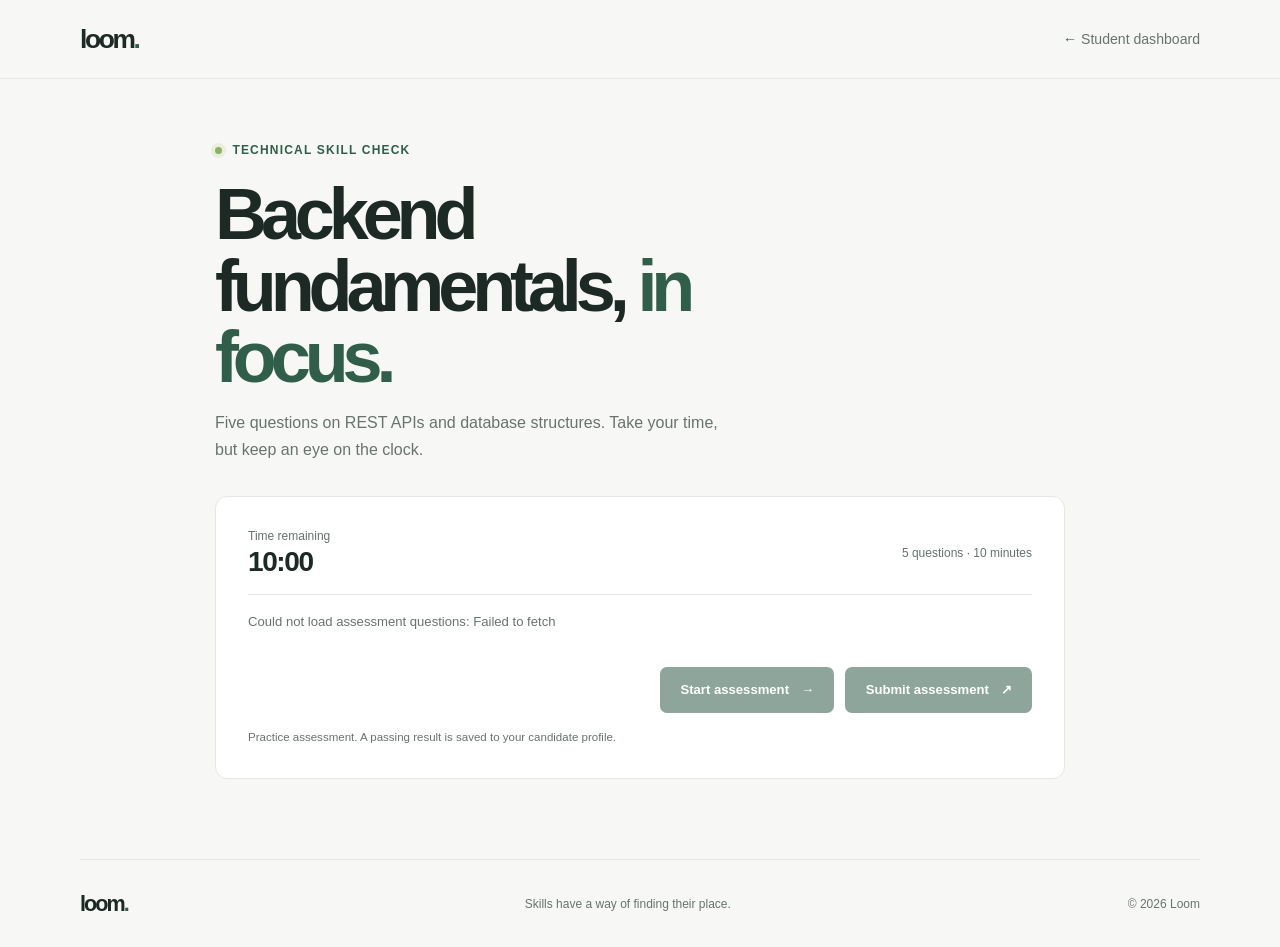
==== assessments.html @ ce8782f5 "Add Dockerfile and Render Blueprint configuration Co-authored-by: Copilot <223556219+Copilot@users.n" ====
<!DOCTYPE html>
<html lang="en">
<head>
  <meta charset="UTF-8">
  <meta name="viewport" content="width=device-width, initial-scale=1">
  <meta name="theme-color" content="#f7f8f6">
  <meta name="description" content="Take Loom's timed REST API and database skills assessment.">
  <title>Backend Assessment — Loom</title>
  <link rel="stylesheet" href="main.css">
  <script src="api-client.js" defer></script>
  <script src="quiz-engine.js" defer></script>
</head>
<body data-candidate-id="1">
  <header class="site-header">
    <nav class="nav container" aria-label="Main navigation">
      <a class="wordmark" href="index.html" aria-label="Loom home">loom<span>.</span></a>
      <a class="nav-link" href="student-dash.html"><span aria-hidden="true">←</span> Student dashboard</a>
    </nav>
  </header>

  <main class="assessment-page container">
    <section class="assessment-intro" aria-labelledby="assessment-title">
      <p class="eyebrow"><span class="status-dot" aria-hidden="true"></span> Technical skill check</p>
      <h1 id="assessment-title">Backend fundamentals, <span>in focus.</span></h1>
      <p>Five questions on REST APIs and database structures. Take your time, but keep an eye on the clock.</p>
    </section>

    <section class="assessment-card" aria-label="Timed backend assessment">
      <div class="assessment-toolbar">
        <div>
          <span class="toolbar-label">Time remaining</span>
          <span class="timer-display" id="quiz-timer" role="timer" aria-live="off">10:00</span>
        </div>
        <span class="question-count">5 questions · 10 minutes</span>
      </div>

      <p class="assessment-notice" id="assessment-message" role="status" aria-live="polite">
        Your timer starts when you begin. The assessment submits automatically when time runs out.
      </p>

      <form id="quiz-form">
        <div class="question-list" id="question-list"></div>
        <div class="assessment-actions">
          <button class="button button-primary" id="start-quiz" type="button">Start assessment <span aria-hidden="true">→</span></button>
          <button class="button button-primary" id="submit-quiz" type="submit" disabled>Submit assessment <span aria-hidden="true">↗</span></button>
        </div>
      </form>

      <section class="assessment-result" id="quiz-result" aria-live="polite" aria-atomic="true" hidden></section>
      <p class="assessment-disclaimer">Practice assessment. A passing result is saved to your candidate profile.</p>
    </section>
  </main>

  <footer class="footer container">
    <a class="wordmark" href="index.html" aria-label="Loom home">loom<span>.</span></a>
    <p>Skills have a way of finding their place.</p>
    <span class="copyright">© 2026 Loom</span>
  </footer>
</body>
</html>
---- main.css ----
:root {
  color-scheme: light;
  --color-paper: #f7f8f6;
  --color-white: #ffffff;
  --color-ink: #1d2925;
  --color-muted: #68736e;
  --color-line: #e3e8e3;
  --color-green: #315d4b;
  --color-green-dark: #244837;
  --color-lime: #d7ed9f;
  --font-sans: "Avenir Next", Avenir, "Segoe UI", sans-serif;
  --content-width: 1120px;
}

* {
  box-sizing: border-box;
}

[hidden] {
  display: none !important;
}

html {
  scroll-behavior: smooth;
  scroll-padding-top: 5rem;
}

body {
  margin: 0;
  background: var(--color-paper);
  color: var(--color-ink);
  font-family: var(--font-sans);
  -webkit-font-smoothing: antialiased;
}

a {
  color: inherit;
  text-decoration: none;
}

.container {
  width: min(var(--content-width), calc(100% - 3rem));
  margin-inline: auto;
}

.site-header {
  border-bottom: 1px solid var(--color-line);
  animation: rise-in 650ms ease both;
}

.nav {
  min-height: 78px;
  display: flex;
  align-items: center;
  justify-content: space-between;
}

.wordmark {
  font-size: 1.65rem;
  font-weight: 750;
  letter-spacing: -0.09em;
}

.wordmark span {
  color: var(--color-green);
}

.nav-link {
  color: var(--color-muted);
  font-size: 0.88rem;
  transition: color 180ms ease;
}

.nav-link span {
  margin-left: 0.3rem;
  color: var(--color-green);
}

.nav-link:hover,
.nav-link:focus-visible {
  color: var(--color-ink);
}

.nav-actions {
  display: flex;
  align-items: center;
  gap: 1.4rem;
}

.hero {
  min-height: 620px;
  display: grid;
  grid-template-columns: minmax(0, 1fr) minmax(350px, 0.9fr);
  align-items: center;
  gap: clamp(2.5rem, 7vw, 6rem);
  padding-block: 5rem 6rem;
}

.hero-copy {
  max-width: 570px;
  animation: rise-in 750ms 100ms ease both;
}

.eyebrow {
  display: flex;
  align-items: center;
  gap: 0.65rem;
  margin: 0 0 1.4rem;
  color: var(--color-green);
  font-size: 0.75rem;
  font-weight: 700;
  letter-spacing: 0.1em;
  text-transform: uppercase;
}

.status-dot {
  width: 7px;
  height: 7px;
  border-radius: 50%;
  background: #8eaf68;
  box-shadow: 0 0 0 4px #e8efdc;
}

h1,
h2,
h3,
p {
  margin-top: 0;
}

h1 {
  max-width: 620px;
  margin-bottom: 1.4rem;
  font-size: clamp(3.4rem, 6.4vw, 5.9rem);
  font-weight: 550;
  letter-spacing: -0.085em;
  line-height: 0.99;
}

h1 span,
h2 span {
  color: var(--color-green);
}

.hero-description {
  max-width: 470px;
  margin-bottom: 2rem;
  color: var(--color-muted);
  font-size: 1.05rem;
  line-height: 1.8;
}

.actions {
  display: flex;
  flex-wrap: wrap;
  gap: 0.8rem;
}

.button {
  min-height: 52px;
  display: inline-flex;
  align-items: center;
  justify-content: center;
  gap: 1.5rem;
  padding: 0.85rem 1.2rem;
  border: 1px solid transparent;
  border-radius: 7px;
  font-size: 0.9rem;
  font-weight: 650;
  transition: transform 180ms ease, background-color 180ms ease, border-color 180ms ease;
}

.button:hover {
  transform: translateY(-2px);
}

.button:focus-visible,
.nav-link:focus-visible,
.wordmark:focus-visible {
  outline: 3px solid #91b878;
  outline-offset: 4px;
}

.button-primary {
  background: var(--color-green);
  color: var(--color-white);
}

.button-primary:hover {
  background: var(--color-green-dark);
}

.button-secondary {
  border-color: #d3dcd4;
  background: transparent;
  color: var(--color-ink);
}

.button-secondary:hover {
  border-color: var(--color-green);
  background: var(--color-white);
}

.trust-note {
  margin: 1.3rem 0 0;
  color: var(--color-muted);
  font-size: 0.78rem;
}

.trust-note span {
  margin-right: 0.35rem;
  color: var(--color-green);
}

.hero-art {
  position: relative;
  width: min(100%, 450px);
  aspect-ratio: 1;
  justify-self: center;
  display: grid;
  place-items: center;
  animation: appear 900ms 250ms ease both;
}

.hero-art::before {
  position: absolute;
  width: 72%;
  height: 72%;
  border-radius: 50%;
  background: radial-gradient(circle, #eaf0e4 0%, #edf1e9 48%, transparent 70%);
  content: "";
}

.orbit {
  position: absolute;
  border: 1px solid #d6dfd5;
  border-radius: 50%;
}

.orbit-one {
  width: 54%;
  height: 54%;
  border-color: #b7c8b4;
}

.orbit-two {
  width: 76%;
  height: 76%;
}

.orbit-three {
  width: 98%;
  height: 98%;
  border-style: dashed;
  border-color: #d6dfd5;
}

.center-mark {
  z-index: 1;
  width: 112px;
  height: 112px;
  display: grid;
  place-items: center;
  border: 1px solid #dce5d8;
  border-radius: 30px;
  background: var(--color-white);
  box-shadow: 0 18px 55px #345d4b1c;
  color: var(--color-green);
  font-size: 4rem;
  font-weight: 600;
  letter-spacing: -0.12em;
  transform: rotate(-8deg);
}

.orbit-label {
  position: absolute;
  z-index: 2;
  padding: 0.65rem 0.9rem;
  border: 1px solid var(--color-line);
  border-radius: 99px;
  background: var(--color-white);
  color: var(--color-muted);
  font-size: 0.75rem;
  box-shadow: 0 8px 24px #26352b0b;
}

.label-top {
  top: 17%;
  right: 3%;
}

.label-bottom {
  bottom: 17%;
  left: 3%;
}

.spark {
  position: absolute;
  z-index: 2;
  color: #a4bb78;
}

.spark-one {
  top: 18%;
  left: 19%;
  font-size: 1.6rem;
}

.spark-two {
  right: 16%;
  bottom: 20%;
  font-size: 1.1rem;
}

.how {
  padding-block: 5.5rem 6rem;
  border-top: 1px solid var(--color-line);
  animation: rise-in 700ms ease both;
}

.section-heading {
  max-width: 570px;
  margin-bottom: 2.5rem;
}

.section-heading .eyebrow {
  margin-bottom: 0.9rem;
}

h2 {
  margin-bottom: 0;
  font-size: clamp(2rem, 4vw, 3.2rem);
  font-weight: 550;
  letter-spacing: -0.065em;
  line-height: 1.1;
}

.feature-grid {
  display: grid;
  grid-template-columns: repeat(3, minmax(0, 1fr));
  gap: 1rem;
}

.feature-card {
  min-height: 205px;
  padding: 1.5rem;
  border: 1px solid var(--color-line);
  border-radius: 10px;
  background: #fbfcfa;
  transition: transform 200ms ease, box-shadow 200ms ease;
}

.feature-card:hover {
  transform: translateY(-4px);
  box-shadow: 0 16px 35px #26352b0b;
}

.feature-number {
  display: inline-block;
  margin-bottom: 1.6rem;
  color: #88a177;
  font-size: 0.72rem;
  font-weight: 700;
  letter-spacing: 0.08em;
}

.feature-card h3 {
  margin-bottom: 0.55rem;
  font-size: 1.05rem;
  letter-spacing: -0.025em;
}

.feature-card p {
  margin-bottom: 0;
  color: var(--color-muted);
  font-size: 0.87rem;
  line-height: 1.65;
}

.footer {
  min-height: 88px;
  display: flex;
  align-items: center;
  justify-content: space-between;
  gap: 1rem;
  border-top: 1px solid var(--color-line);
}

.footer .wordmark {
  font-size: 1.35rem;
}

.footer p,
.copyright {
  margin: 0;
  color: var(--color-muted);
  font-size: 0.75rem;
}

@keyframes rise-in {
  from {
    opacity: 0;
    transform: translateY(14px);
  }
  to {
    opacity: 1;
    transform: translateY(0);
  }
}

@keyframes appear {
  from {
    opacity: 0;
    transform: scale(0.96);
  }
  to {
    opacity: 1;
    transform: scale(1);
  }
}

@media (max-width: 760px) {
  .container {
    width: min(var(--content-width), calc(100% - 2rem));
  }

  .hero {
    min-height: auto;
    grid-template-columns: 1fr;
    gap: 2rem;
    padding-block: 4.5rem 4rem;
  }

  .hero-copy {
    max-width: 620px;
  }

  .hero-art {
    width: min(78vw, 360px);
  }

  .feature-grid {
    grid-template-columns: 1fr;
  }

  .feature-card {
    min-height: auto;
  }

  .feature-number {
    margin-bottom: 1rem;
  }
}

@media (max-width: 480px) {
  .nav {
    min-height: 68px;
  }

  h1 {
    font-size: clamp(3rem, 15vw, 4rem);
  }

  .actions {
    align-items: stretch;
    flex-direction: column;
  }

  .button {
    width: 100%;
  }

  .how {
    padding-block: 4rem;
  }

  .footer {
    flex-wrap: wrap;
    padding-block: 1.2rem;
  }

  .footer p {
    order: 1;
    width: 100%;
  }
}

@media (prefers-reduced-motion: reduce) {
  *,
  *::before,
  *::after {
    scroll-behavior: auto !important;
    animation-duration: 0.01ms !important;
    animation-iteration-count: 1 !important;
    transition-duration: 0.01ms !important;
  }
}

.dashboard {
  padding-block: 3.5rem 5rem;
  animation: rise-in 650ms ease both;
}

.profile-header {
  display: flex;
  align-items: center;
  gap: 1.3rem;
  padding: 1.5rem 0 2.5rem;
  border-bottom: 1px solid var(--color-line);
}

.profile-avatar {
  width: 76px;
  height: 76px;
  flex: 0 0 auto;
  display: grid;
  place-items: center;
  border: 1px solid #dce5d8;
  border-radius: 23px;
  background: #eaf0e4;
  color: var(--color-green);
  font-size: 1.4rem;
  font-weight: 700;
  letter-spacing: -0.05em;
}

.profile-copy {
  flex: 1;
}

.profile-copy .eyebrow,
.dashboard-section-heading .eyebrow {
  margin-bottom: 0.65rem;
}

.profile-copy h1 {
  margin: 0 0 0.45rem;
  font-size: clamp(2rem, 4vw, 3rem);
  letter-spacing: -0.07em;
}

.profile-copy > p:last-child {
  margin: 0;
  color: var(--color-muted);
  font-size: 0.9rem;
}

.profile-status,
.section-count {
  padding: 0.55rem 0.75rem;
  border: 1px solid var(--color-line);
  border-radius: 99px;
  background: var(--color-white);
  color: var(--color-muted);
  font-size: 0.74rem;
  white-space: nowrap;
}

.profile-status span {
  margin-right: 0.3rem;
  color: var(--color-green);
}

.dashboard-section {
  padding-block: 2rem;
}

.dashboard-section-heading {
  display: flex;
  align-items: center;
  justify-content: space-between;
  gap: 1rem;
}

.dashboard-section-heading h2 {
  font-size: clamp(1.5rem, 3vw, 2rem);
}

.skill-badges {
  display: grid;
  grid-template-columns: repeat(4, minmax(0, 1fr));
  gap: 0.8rem;
  margin: 1.3rem 0 0;
  padding: 0;
  list-style: none;
}

.skill-badges li {
  min-height: 74px;
  display: flex;
  align-items: center;
  gap: 0.55rem;
  padding: 0.9rem;
  border: 1px solid var(--color-line);
  border-radius: 9px;
  background: var(--color-white);
  font-size: 0.85rem;
  font-weight: 650;
}

.badge-check {
  width: 20px;
  height: 20px;
  flex: 0 0 auto;
  display: grid;
  place-items: center;
  border-radius: 50%;
  background: #eaf0e4;
  color: var(--color-green);
  font-size: 0.7rem;
}

.badge-level {
  margin-left: auto;
  color: var(--color-muted);
  font-size: 0.67rem;
  font-weight: 450;
  white-space: nowrap;
}

.dashboard-grid {
  display: grid;
  grid-template-columns: minmax(0, 1.25fr) minmax(280px, 0.75fr);
  gap: 1rem;
  padding-top: 1rem;
}

.dashboard-card {
  padding: clamp(1.2rem, 3vw, 1.7rem);
  border: 1px solid var(--color-line);
  border-radius: 11px;
  background: var(--color-white);
}

.card-icon {
  width: 34px;
  height: 34px;
  flex: 0 0 auto;
  display: grid;
  place-items: center;
  border-radius: 10px;
  background: #eaf0e4;
  color: var(--color-green);
}

.card-description {
  margin: 0.8rem 0 1.4rem;
  color: var(--color-muted);
  font-size: 0.86rem;
  line-height: 1.6;
}

.proof-form label {
  display: block;
  margin-bottom: 0.5rem;
  font-size: 0.78rem;
  font-weight: 650;
}

.input-row {
  display: flex;
  gap: 0.6rem;
}

.input-row input {
  width: 100%;
  min-width: 0;
  padding: 0.8rem 0.9rem;
  border: 1px solid #d7dfd8;
  border-radius: 7px;
  background: #fbfcfa;
  color: var(--color-ink);
  font: inherit;
  font-size: 0.82rem;
}

.input-row input:focus-visible {
  outline: 3px solid #c7d9bb;
  outline-offset: 1px;
}

.input-row .button {
  min-height: 46px;
  flex: 0 0 auto;
  padding: 0.7rem 0.9rem;
  gap: 0.65rem;
  font-size: 0.78rem;
}

.form-message {
  min-height: 1.1em;
  margin: 0.55rem 0 0;
  color: var(--color-green);
  font-size: 0.75rem;
}

.form-message.is-error {
  color: #a53d36;
}

.repository-list {
  display: grid;
  gap: 0.5rem;
  margin: 0.8rem 0 0;
  padding: 0;
  list-style: none;
}

.repository-list:empty {
  display: none;
}

.repository-list li {
  display: flex;
  align-items: center;
  justify-content: space-between;
  gap: 1rem;
  padding: 0.7rem 0.8rem;
  border: 1px solid var(--color-line);
  border-radius: 7px;
  background: #fbfcfa;
  font-size: 0.8rem;
}

.repository-list a {
  overflow: hidden;
  color: var(--color-green);
  text-overflow: ellipsis;
  white-space: nowrap;
}

.repository-remove {
  flex: 0 0 auto;
  padding: 0.25rem 0.4rem;
  border: 0;
  background: transparent;
  color: var(--color-muted);
  cursor: pointer;
  font: inherit;
  font-size: 0.72rem;
}

.repository-remove:hover {
  color: #a53d36;
}

.upload-zone {
  min-height: 180px;
  display: flex;
  flex-direction: column;
  align-items: center;
  justify-content: center;
  gap: 0.5rem;
  padding: 1.2rem;
  border: 1px dashed #b9c9b8;
  border-radius: 9px;
  background: #fbfcfa;
  color: var(--color-muted);
  cursor: pointer;
  font-size: 0.78rem;
  transition: border-color 180ms ease, background-color 180ms ease, transform 180ms ease;
}

.upload-zone:hover,
.upload-zone.is-dragging {
  transform: translateY(-2px);
  border-color: var(--color-green);
  background: #f0f5eb;
}

.upload-zone:focus-visible {
  outline: 3px solid #c7d9bb;
  outline-offset: 3px;
}

.upload-zone strong {
  color: var(--color-ink);
  font-size: 0.9rem;
}

.upload-icon {
  width: 34px;
  height: 34px;
  display: grid;
  place-items: center;
  border-radius: 10px;
  background: #eaf0e4;
  color: var(--color-green);
  font-size: 1.15rem;
}

.upload-browse {
  color: var(--color-green);
  font-weight: 700;
}

.upload-help {
  margin-top: 0.2rem;
  font-size: 0.7rem;
}

.upload-file-name {
  overflow: hidden;
  margin: 0.65rem 0 0;
  color: var(--color-ink);
  font-size: 0.75rem;
  text-overflow: ellipsis;
  white-space: nowrap;
}

@media (max-width: 760px) {
  .dashboard-grid {
    grid-template-columns: 1fr;
  }

  .nav-actions {
    gap: 0.8rem;
  }

  .skill-badges {
    grid-template-columns: repeat(2, minmax(0, 1fr));
  }
}

@media (max-width: 520px) {
  .dashboard {
    padding-block: 2rem 3.5rem;
  }

  .profile-header {
    align-items: flex-start;
    flex-wrap: wrap;
    gap: 1rem;
  }

  .profile-avatar {
    width: 58px;
    height: 58px;
    border-radius: 18px;
  }

  .profile-copy {
    flex-basis: calc(100% - 75px);
  }

  .profile-status {
    margin-left: 74px;
  }

  .skill-badges {
    grid-template-columns: 1fr;
  }

  .nav-actions {
    align-items: flex-end;
    flex-direction: column;
    gap: 0.35rem;
  }

  .input-row {
    align-items: stretch;
    flex-direction: column;
  }
}

.assessment-page {
  max-width: 850px;
  padding-block: 4rem 5rem;
  animation: rise-in 650ms ease both;
}

.assessment-intro {
  max-width: 650px;
  margin-bottom: 2rem;
}

.assessment-intro h1 {
  margin-bottom: 1rem;
  font-size: clamp(2.8rem, 6vw, 4.5rem);
}

.assessment-intro > p:last-child {
  max-width: 520px;
  margin: 0;
  color: var(--color-muted);
  line-height: 1.7;
}

.assessment-card {
  padding: clamp(1.2rem, 4vw, 2rem);
  border: 1px solid var(--color-line);
  border-radius: 12px;
  background: var(--color-white);
}

.assessment-toolbar {
  display: flex;
  align-items: center;
  justify-content: space-between;
  gap: 1rem;
  padding-bottom: 1rem;
  border-bottom: 1px solid var(--color-line);
}

.assessment-toolbar > div {
  display: grid;
  gap: 0.2rem;
}

.toolbar-label,
.question-count {
  color: var(--color-muted);
  font-size: 0.75rem;
}

.timer-display {
  color: var(--color-ink);
  font-variant-numeric: tabular-nums;
  font-size: 1.75rem;
  font-weight: 700;
  letter-spacing: -0.05em;
}

.timer-display.is-urgent {
  color: #a53d36;
}

.assessment-notice {
  margin: 1rem 0;
  color: var(--color-muted);
  font-size: 0.82rem;
  line-height: 1.6;
}

.question-list {
  display: grid;
  gap: 0.9rem;
}

.quiz-question {
  min-width: 0;
  margin: 0;
  padding: 1rem;
  border: 1px solid var(--color-line);
  border-radius: 9px;
}

.quiz-question:disabled {
  opacity: 0.85;
}

.quiz-question legend {
  max-width: 100%;
  padding: 0 0.4rem;
  font-size: 0.9rem;
  font-weight: 650;
  line-height: 1.5;
}

.quiz-option {
  display: flex;
  align-items: flex-start;
  gap: 0.65rem;
  padding: 0.65rem 0.5rem;
  border-radius: 6px;
  color: var(--color-muted);
  cursor: pointer;
  font-size: 0.82rem;
  line-height: 1.5;
}

.quiz-option:hover {
  background: #f5f7f3;
  color: var(--color-ink);
}

.quiz-option input {
  flex: 0 0 auto;
  margin: 0.2rem 0 0;
  accent-color: var(--color-green);
}

.assessment-actions {
  display: flex;
  justify-content: flex-end;
  gap: 0.7rem;
  margin-top: 1.2rem;
}

.assessment-actions .button {
  min-height: 46px;
  gap: 0.75rem;
  font-size: 0.82rem;
}

.assessment-actions .button:disabled {
  cursor: not-allowed;
  opacity: 0.55;
  transform: none;
}

.assessment-result {
  margin-top: 1.4rem;
  padding: 1.25rem;
  border: 1px solid var(--color-line);
  border-radius: 9px;
}

.assessment-result.is-pass {
  border-color: #b7c8b4;
  background: #f2f7ed;
}

.assessment-result.is-fail {
  background: #fbfcfa;
}

.assessment-result h2 {
  margin-bottom: 0.6rem;
  font-size: 1.45rem;
}

.assessment-result p {
  margin: 0.45rem 0 0;
  color: var(--color-muted);
  font-size: 0.85rem;
  line-height: 1.6;
}

.assessment-result .result-score {
  color: var(--color-green);
  font-size: 1.15rem;
  font-weight: 700;
}

.assessment-result .earned-badge {
  color: var(--color-green-dark);
  font-weight: 700;
}

.assessment-result .storage-warning {
  color: #a53d36;
}

.result-link {
  display: inline-flex;
  margin-top: 1rem;
  color: var(--color-green);
  font-size: 0.82rem;
  font-weight: 700;
}

.result-link:hover {
  text-decoration: underline;
}

.assessment-disclaimer {
  margin: 1rem 0 0;
  color: var(--color-muted);
  font-size: 0.72rem;
  line-height: 1.5;
}

@media (max-width: 520px) {
  .assessment-page {
    padding-block: 2.5rem 3.5rem;
  }

  .assessment-toolbar {
    align-items: flex-start;
    flex-direction: column;
  }

  .assessment-actions {
    flex-direction: column;
  }

  .assessment-actions .button {
    width: 100%;
  }
}

.recruiter-page {
  padding-block: 4rem 5rem;
  animation: rise-in 650ms ease both;
}

.recruiter-intro {
  max-width: 650px;
  margin-bottom: 2.5rem;
}

.recruiter-intro h1 {
  margin-bottom: 1rem;
  font-size: clamp(2.8rem, 6vw, 4.5rem);
}

.recruiter-intro > p:last-child {
  max-width: 520px;
  margin: 0;
  color: var(--color-muted);
  line-height: 1.7;
}

.candidate-toolbar {
  display: flex;
  align-items: flex-start;
  justify-content: space-between;
  gap: 2rem;
  margin-bottom: 1.2rem;
  padding: 1.2rem 0;
  border-top: 1px solid var(--color-line);
  border-bottom: 1px solid var(--color-line);
}

.candidate-toolbar h2 {
  margin: 0 0 0.4rem;
  font-size: 1.4rem;
}

.candidate-toolbar p {
  margin: 0;
  color: var(--color-muted);
  font-size: 0.8rem;
}

.blind-control {
  min-width: 270px;
  display: grid;
  justify-items: end;
  gap: 0.45rem;
}

.toggle-control {
  position: relative;
  display: inline-flex;
  align-items: center;
  gap: 0.7rem;
  color: var(--color-ink);
  cursor: pointer;
  font-size: 0.82rem;
  font-weight: 650;
}

.toggle-control input {
  position: absolute;
  z-index: 1;
  top: 50%;
  left: 0;
  width: 42px;
  height: 24px;
  margin: 0;
  transform: translateY(-50%);
  opacity: 0;
  cursor: pointer;
}

.toggle-track {
  width: 42px;
  height: 24px;
  display: inline-flex;
  align-items: center;
  padding: 3px;
  border: 1px solid #cbd6cc;
  border-radius: 99px;
  background: #e6ebe5;
  pointer-events: none;
  transition: background-color 180ms ease, border-color 180ms ease;
}

.toggle-track span {
  width: 16px;
  height: 16px;
  border-radius: 50%;
  background: var(--color-white);
  box-shadow: 0 1px 3px #1d292533;
  transition: transform 180ms ease;
}

.toggle-control input:checked + .toggle-track {
  border-color: var(--color-green);
  background: var(--color-green);
}

.toggle-control input:checked + .toggle-track span {
  transform: translateX(18px);
}

.toggle-control input:focus-visible + .toggle-track {
  outline: 3px solid #c7d9bb;
  outline-offset: 3px;
}

.blind-status {
  min-height: 1em;
  text-align: right;
  font-size: 0.68rem !important;
}

.candidate-grid {
  display: grid;
  grid-template-columns: repeat(2, minmax(0, 1fr));
  align-items: start;
  gap: 1rem;
}

.candidate-card {
  min-width: 0;
  padding: 1.2rem;
  border: 1px solid var(--color-line);
  border-radius: 10px;
  background: var(--color-white);
  box-shadow: 0 8px 26px #26352b06;
  animation: rise-in 350ms ease both;
}

.candidate-header {
  min-width: 0;
  display: flex;
  align-items: center;
  gap: 0.85rem;
  padding-bottom: 1rem;
  border-bottom: 1px solid var(--color-line);
}

.candidate-photo,
.anonymous-avatar {
  width: 56px;
  height: 56px;
  flex: 0 0 auto;
  border: 1px solid var(--color-line);
  border-radius: 17px;
  object-fit: cover;
}

.anonymous-avatar {
  display: grid;
  place-items: center;
  background: #eaf0e4;
  color: var(--color-green);
  font-size: 1.2rem;
  font-weight: 700;
}

.candidate-identity {
  min-width: 0;
}

.candidate-overline {
  display: block;
  margin-bottom: 0.2rem;
  color: var(--color-green);
  font-size: 0.65rem;
  font-weight: 700;
  letter-spacing: 0.08em;
  text-transform: uppercase;
}

.candidate-name {
  overflow: hidden;
  margin: 0;
  font-size: 1.15rem;
  letter-spacing: -0.035em;
  text-overflow: ellipsis;
  white-space: nowrap;
}

.candidate-email,
.candidate-bio {
  margin: 0.3rem 0 0;
  color: var(--color-muted);
  font-size: 0.75rem;
  line-height: 1.5;
}

.candidate-bio {
  padding-top: 0.8rem;
}

.candidate-empty {
  grid-column: 1 / -1;
  margin: 0;
  padding: 1rem;
  color: var(--color-muted);
  font-size: 0.85rem;
}

.blind-status.is-error {
  color: #a53d36;
}

.candidate-gender {
  margin: 0.25rem 0 0;
  color: var(--color-muted);
  font-size: 0.72rem;
}

.candidate-section {
  padding-top: 1rem;
}

.candidate-section-title {
  margin: 0 0 0.6rem;
  color: var(--color-muted);
  font-size: 0.68rem;
  font-weight: 700;
  letter-spacing: 0.08em;
  text-transform: uppercase;
}

.assessment-scores,
.stats-list {
  display: grid;
  gap: 0.45rem;
  margin: 0;
  padding: 0;
  list-style: none;
}

.assessment-score {
  display: grid;
  grid-template-columns: minmax(0, 1fr) auto auto;
  align-items: center;
  gap: 0.7rem;
  color: var(--color-ink);
  font-size: 0.78rem;
}

.score-value {
  color: var(--color-green);
  font-size: 0.95rem;
  font-variant-numeric: tabular-nums;
}

.verified-mark {
  color: var(--color-green);
  font-size: 0.67rem;
  white-space: nowrap;
}

.tech-list {
  display: flex;
  flex-wrap: wrap;
  gap: 0.4rem;
  margin: 0;
  padding: 0;
  list-style: none;
}

.tech-chip {
  padding: 0.35rem 0.55rem;
  border: 1px solid #e0e8dd;
  border-radius: 99px;
  background: #f5f8f2;
  color: #3a5b47;
  font-size: 0.68rem;
}

.stats-list {
  grid-template-columns: repeat(3, minmax(0, 1fr));
  padding: 0.75rem;
  border: 1px solid var(--color-line);
  border-radius: 7px;
  background: #fbfcfa;
}

.stat-item {
  display: grid;
  gap: 0.15rem;
}

.stat-item strong {
  font-size: 0.9rem;
  font-variant-numeric: tabular-nums;
}

.stat-item span {
  color: var(--color-muted);
  font-size: 0.64rem;
}

.code-snippet {
  max-height: 150px;
  overflow: auto;
  margin: 0;
  padding: 0.8rem;
  border-radius: 7px;
  background: #f1f4ef;
  color: #294438;
  font-size: 0.7rem;
  line-height: 1.6;
  white-space: pre-wrap;
  overflow-wrap: anywhere;
}

.demo-disclaimer {
  max-width: 700px;
  margin: 1.4rem 0 0;
  color: var(--color-muted);
  font-size: 0.72rem;
  line-height: 1.6;
}

@media (max-width: 760px) {
  .candidate-grid {
    grid-template-columns: 1fr;
  }

  .candidate-toolbar {
    flex-direction: column;
    gap: 1rem;
  }

  .blind-control {
    min-width: 0;
    justify-items: start;
  }

  .blind-status {
    text-align: left;
  }
}

@media (max-width: 520px) {
  .recruiter-page {
    padding-block: 2.5rem 3.5rem;
  }

  .candidate-card {
    padding: 1rem;
  }

  .assessment-score {
    grid-template-columns: minmax(0, 1fr) auto;
    gap: 0.35rem 0.55rem;
  }

  .assessment-score .verified-mark {
    grid-column: 1 / -1;
  }
}

.ats-card {
  margin-top: 1.2rem;
}

.ats-form {
  display: grid;
  gap: 0.55rem;
}

.ats-form label {
  font-size: 0.8rem;
  font-weight: 650;
}

.ats-form textarea {
  width: 100%;
  min-height: 170px;
  resize: vertical;
  padding: 0.85rem 0.95rem;
  border: 1px solid #d7dfd8;
  border-radius: 7px;
  background: #fbfcfa;
  color: var(--color-ink);
  font: inherit;
  font-size: 0.85rem;
  line-height: 1.6;
}

.ats-form textarea:focus-visible {
  outline: 3px solid #c7d9bb;
  outline-offset: 1px;
}

.ats-form-footer {
  display: flex;
  align-items: center;
  justify-content: space-between;
  gap: 1rem;
}

.ats-form-footer .form-message {
  margin: 0;
}

.ats-form-footer .button {
  min-height: 46px;
  flex: 0 0 auto;
  padding: 0.7rem 0.9rem;
  gap: 0.65rem;
  font-size: 0.78rem;
}

.ats-results {
  margin-top: 2rem;
  padding-top: 1.5rem;
  border-top: 1px solid var(--color-line);
}

.ats-results > .dashboard-section-heading h2 {
  font-size: 1.35rem;
}

.skill-gap-chart {
  margin-top: 1rem;
}

.chart-placeholder {
  margin: 0;
  padding: 1rem;
  border: 1px dashed #d3dcd4;
  border-radius: 8px;
  color: var(--color-muted);
  font-size: 0.82rem;
  line-height: 1.6;
}

.chart-content {
  display: grid;
  grid-template-columns: repeat(2, minmax(0, 1fr));
  gap: 1rem;
}

.ats-summary {
  padding: 1rem;
  border: 1px solid var(--color-line);
  border-radius: 8px;
  background: #fbfcfa;
}

.ats-summary {
  grid-column: 1 / -1;
  display: grid;
  grid-template-columns: auto 1fr;
  align-items: center;
  column-gap: 1rem;
}

.ats-score {
  grid-row: span 2;
  color: var(--color-green);
  font-size: 2.2rem;
  letter-spacing: -0.07em;
}

.ats-summary p {
  margin: 0;
  color: var(--color-muted);
  font-size: 0.8rem;
}

.chart-panels {
  grid-column: 1 / -1;
  display: grid;
  grid-template-columns: minmax(0, 0.8fr) minmax(0, 1.2fr);
  gap: 1rem;
}

.chart-panel {
  min-width: 0;
  margin: 0;
  padding: 1rem;
  border: 1px solid var(--color-line);
  border-radius: 8px;
  background: #fbfcfa;
}

.chart-panel figcaption {
  margin-bottom: 0.8rem;
  color: var(--color-ink);
  font-size: 0.85rem;
  font-weight: 650;
}

.score-chart-container {
  position: relative;
  width: min(100%, 300px);
  height: 280px;
  margin: 0 auto;
}

.skills-chart-container {
  position: relative;
  min-height: 260px;
}

.feedback-heading {
  margin: 0;
  font-size: 0.85rem;
}

.feedback-heading {
  grid-column: 1 / -1;
  margin-top: 0.4rem;
}

.ats-feedback {
  grid-column: 1 / -1;
  margin: -0.6rem 0 0;
  padding-left: 0;
  color: var(--color-muted);
  font-size: 0.8rem;
  line-height: 1.5;
}

.ats-disclaimer {
  grid-column: 1 / -1;
  margin: -0.6rem 0 0;
  color: var(--color-muted);
  font-size: 0.72rem;
  line-height: 1.5;
}

.feedback-json {
  margin-top: 1rem;
  border-top: 1px solid var(--color-line);
  color: var(--color-muted);
  font-size: 0.8rem;
}

.feedback-json summary {
  padding-top: 0.9rem;
  cursor: pointer;
  font-weight: 650;
}

.feedback-json pre {
  max-height: 320px;
  overflow: auto;
  margin: 0.8rem 0 0;
  padding: 1rem;
  border-radius: 8px;
  background: #f1f4ef;
  color: var(--color-ink);
  font-size: 0.72rem;
  line-height: 1.6;
  white-space: pre-wrap;
  overflow-wrap: anywhere;
}

@media (max-width: 600px) {
  .chart-content {
    grid-template-columns: 1fr;
  }

  .chart-panels {
    grid-template-columns: 1fr;
  }

  .ats-summary {
    grid-column: auto;
  }

  .feedback-heading,
  .ats-feedback,
  .ats-disclaimer {
    grid-column: auto;
  }

  .ats-form-footer {
    align-items: stretch;
    flex-direction: column;
  }

  .ats-form-footer .button {
    width: 100%;
  }
}
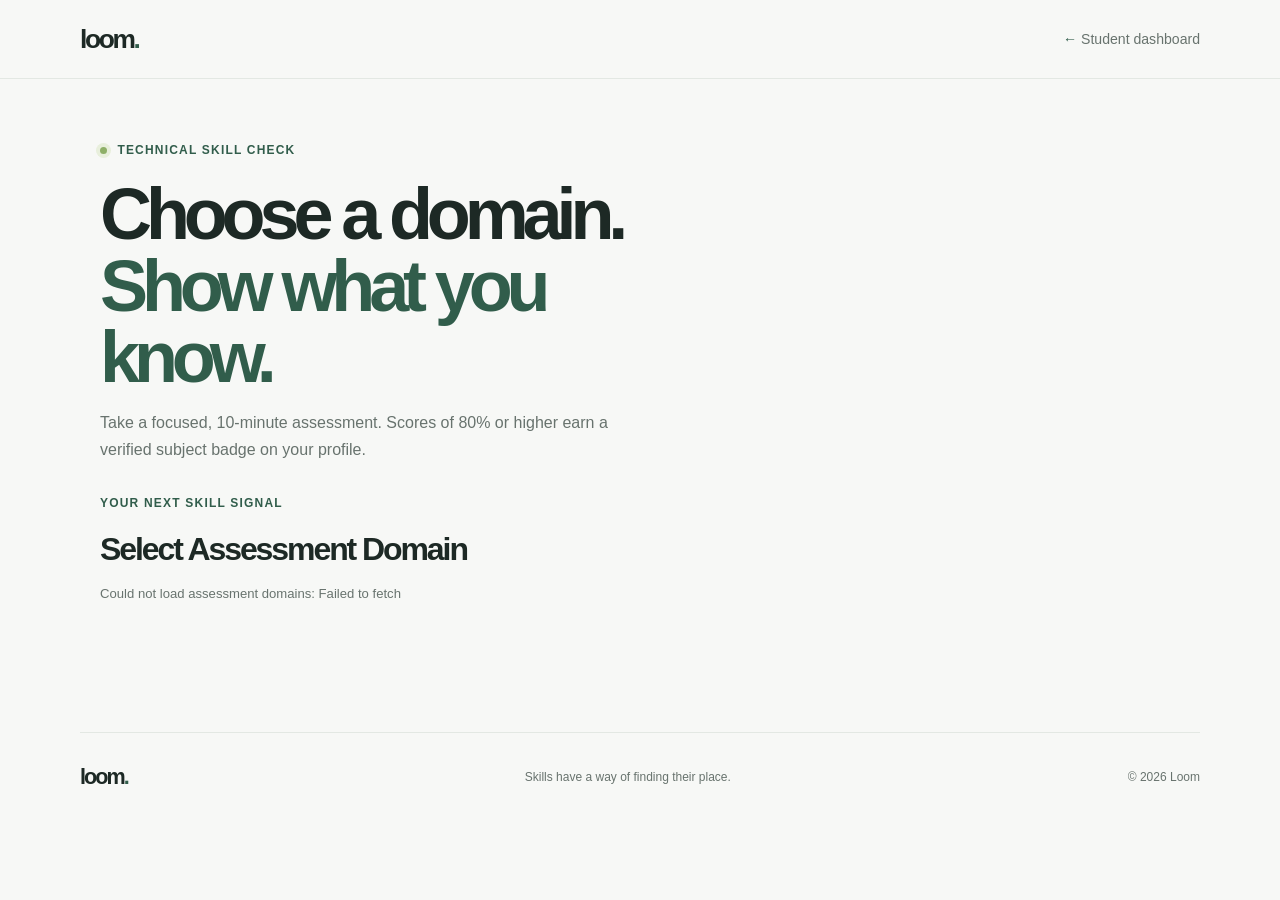
==== commit 3a449796: "Final feature additions: Student/Recruiter auth, AI assistant, outreach pipeline, and multi-subject " ====
--- a/assessments.html
+++ b/assessments.html
@@ -4,13 +4,13 @@
   <meta charset="UTF-8">
   <meta name="viewport" content="width=device-width, initial-scale=1">
   <meta name="theme-color" content="#f7f8f6">
-  <meta name="description" content="Take Loom's timed REST API and database skills assessment.">
-  <title>Backend Assessment — Loom</title>
+  <meta name="description" content="Choose a Loom technical assessment and verify your skills.">
+  <title>Technical Assessments — Loom</title>
   <link rel="stylesheet" href="main.css">
   <script src="api-client.js" defer></script>
   <script src="quiz-engine.js" defer></script>
 </head>
-<body data-candidate-id="1">
+<body>
   <header class="site-header">
     <nav class="nav container" aria-label="Main navigation">
       <a class="wordmark" href="index.html" aria-label="Loom home">loom<span>.</span></a>
@@ -21,35 +21,65 @@
   <main class="assessment-page container">
     <section class="assessment-intro" aria-labelledby="assessment-title">
       <p class="eyebrow"><span class="status-dot" aria-hidden="true"></span> Technical skill check</p>
-      <h1 id="assessment-title">Backend fundamentals, <span>in focus.</span></h1>
-      <p>Five questions on REST APIs and database structures. Take your time, but keep an eye on the clock.</p>
+      <h1 id="assessment-title">Choose a domain. <span>Show what you know.</span></h1>
+      <p>Take a focused, 10-minute assessment. Scores of 80% or higher earn a verified subject badge on your profile.</p>
     </section>
 
-    <section class="assessment-card" aria-label="Timed backend assessment">
+    <section class="assessment-subjects" aria-labelledby="subject-selection-title">
+      <div class="assessment-section-heading">
+        <div>
+          <p class="eyebrow">Your next skill signal</p>
+          <h2 id="subject-selection-title">Select Assessment Domain</h2>
+        </div>
+      </div>
+      <p class="assessment-notice" id="subjects-message" role="status" aria-live="polite">Loading assessment domains...</p>
+      <div class="assessment-subject-grid" id="subject-cards-grid" aria-busy="true"></div>
+    </section>
+
+    <section class="assessment-card" id="quiz-container" aria-label="Timed assessment" hidden>
       <div class="assessment-toolbar">
         <div>
           <span class="toolbar-label">Time remaining</span>
           <span class="timer-display" id="quiz-timer" role="timer" aria-live="off">10:00</span>
         </div>
-        <span class="question-count">5 questions · 10 minutes</span>
+        <span class="question-count"></span>
       </div>
 
-      <p class="assessment-notice" id="assessment-message" role="status" aria-live="polite">
-        Your timer starts when you begin. The assessment submits automatically when time runs out.
-      </p>
+      <p class="assessment-notice" id="assessment-message" role="status" aria-live="polite"></p>
 
       <form id="quiz-form">
         <div class="question-list" id="question-list"></div>
         <div class="assessment-actions">
-          <button class="button button-primary" id="start-quiz" type="button">Start assessment <span aria-hidden="true">→</span></button>
           <button class="button button-primary" id="submit-quiz" type="submit" disabled>Submit assessment <span aria-hidden="true">↗</span></button>
         </div>
       </form>
 
-      <section class="assessment-result" id="quiz-result" aria-live="polite" aria-atomic="true" hidden></section>
-      <p class="assessment-disclaimer">Practice assessment. A passing result is saved to your candidate profile.</p>
+      <p class="assessment-disclaimer">Your answers are graded securely by Loom. A passing result is saved to your candidate profile.</p>
     </section>
   </main>
+
+  <dialog class="assessment-dialog" id="start-assessment-dialog" aria-labelledby="start-assessment-title">
+    <div class="assessment-dialog-card">
+      <p class="eyebrow"><span class="status-dot" aria-hidden="true"></span> Ready when you are</p>
+      <h2 id="start-assessment-title">Are you ready to start the <span id="confirm-subject-title"></span> assessment?</h2>
+      <p>You will have 10 minutes to complete the questions. Your timer starts when you begin.</p>
+      <p class="assessment-dialog-message" id="start-assessment-message" role="status" aria-live="polite"></p>
+      <div class="assessment-dialog-actions">
+        <button class="button button-secondary" id="cancel-assessment" type="button">Not yet</button>
+        <button class="button button-primary" id="confirm-start-assessment" type="button">Start assessment <span aria-hidden="true">→</span></button>
+      </div>
+    </div>
+  </dialog>
+
+  <dialog class="assessment-dialog assessment-result-dialog" id="quiz-result-dialog" aria-labelledby="quiz-result-heading">
+    <div class="assessment-dialog-card">
+      <section class="assessment-result" id="quiz-result" aria-live="polite" aria-atomic="true"></section>
+      <div class="assessment-dialog-actions">
+        <button class="button button-secondary" id="choose-another-assessment" type="button">Choose another domain</button>
+        <a class="button button-primary result-link" id="profile-result-link" href="student-dash.html">View Verified Badge on Profile</a>
+      </div>
+    </div>
+  </dialog>
 
   <footer class="footer container">
     <a class="wordmark" href="index.html" aria-label="Loom home">loom<span>.</span></a>
--- a/main.css
+++ b/main.css
@@ -863,6 +863,330 @@
   }
 }
 
+.ai-chat-trigger {
+  position: fixed;
+  z-index: 41;
+  right: max(1.25rem, calc((100vw - var(--content-width)) / 2));
+  bottom: max(1.25rem, env(safe-area-inset-bottom, 0px));
+  display: inline-flex;
+  align-items: center;
+  justify-content: center;
+  gap: 0.55rem;
+  min-height: 52px;
+  padding: 0.75rem 1rem;
+  border: 1px solid rgba(255, 255, 255, 0.65);
+  border-radius: 99px;
+  background: var(--color-green-dark);
+  box-shadow: 0 12px 32px rgba(29, 41, 37, 0.2);
+  color: #fff;
+  cursor: pointer;
+  font: inherit;
+  font-size: 0.82rem;
+  font-weight: 700;
+  transition: transform 160ms ease, box-shadow 160ms ease;
+}
+
+.ai-chat-trigger:hover {
+  transform: translateY(-2px);
+  box-shadow: 0 16px 36px rgba(29, 41, 37, 0.25);
+}
+
+.ai-chat-trigger:focus-visible,
+.ai-chat-close:focus-visible,
+.ai-chat-send:focus-visible,
+.ai-chat-prompts button:focus-visible {
+  outline: 3px solid #c7d9bb;
+  outline-offset: 3px;
+}
+
+.ai-chat-trigger svg {
+  width: 20px;
+  height: 20px;
+  fill: none;
+  stroke: currentColor;
+  stroke-linecap: round;
+  stroke-linejoin: round;
+  stroke-width: 1.8;
+}
+
+.ai-chat-drawer {
+  position: fixed;
+  z-index: 40;
+  right: max(1.25rem, calc((100vw - var(--content-width)) / 2));
+  bottom: calc(5.75rem + env(safe-area-inset-bottom, 0px));
+  width: min(410px, calc(100vw - 2rem));
+  height: min(660px, calc(100vh - 7.5rem));
+  height: min(660px, calc(100dvh - 7.5rem));
+  max-height: min(660px, calc(100vh - 7.5rem));
+  max-height: min(660px, calc(100dvh - 7.5rem));
+  display: flex;
+  flex-direction: column;
+  overflow: hidden;
+  border: 1px solid rgba(255, 255, 255, 0.78);
+  border-radius: 18px;
+  background: rgba(250, 252, 249, 0.9);
+  box-shadow: 0 24px 70px rgba(29, 41, 37, 0.24);
+  -webkit-backdrop-filter: blur(20px);
+  backdrop-filter: blur(20px);
+  animation: rise-in 180ms ease both;
+}
+
+.ai-chat-drawer[hidden] {
+  display: none;
+}
+
+.ai-chat-header {
+  display: flex;
+  align-items: flex-start;
+  justify-content: space-between;
+  gap: 1rem;
+  padding: 1rem 1rem 0.8rem;
+  border-bottom: 1px solid rgba(49, 93, 75, 0.12);
+}
+
+.ai-chat-header h2 {
+  margin: 0 0 0.35rem;
+  font-size: 1rem;
+}
+
+.ai-chat-online {
+  display: inline-flex;
+  align-items: center;
+  gap: 0.4rem;
+  color: var(--color-muted);
+  font-size: 0.68rem;
+}
+
+.ai-chat-online span {
+  width: 7px;
+  height: 7px;
+  border-radius: 50%;
+  background: #64a76e;
+  box-shadow: 0 0 0 3px rgba(100, 167, 110, 0.14);
+}
+
+.ai-chat-close {
+  width: 34px;
+  height: 34px;
+  display: grid;
+  flex: 0 0 auto;
+  place-items: center;
+  border: 1px solid var(--color-line);
+  border-radius: 50%;
+  background: rgba(255, 255, 255, 0.8);
+  color: var(--color-ink);
+  cursor: pointer;
+  font: inherit;
+  font-size: 1.2rem;
+}
+
+.ai-chat-context {
+  margin: 0;
+  padding: 0.65rem 1rem;
+  border-bottom: 1px solid rgba(49, 93, 75, 0.1);
+  background: rgba(231, 239, 226, 0.65);
+  color: var(--color-green-dark);
+  font-size: 0.7rem;
+  font-weight: 650;
+  overflow-wrap: anywhere;
+}
+
+.ai-chat-messages {
+  min-height: 0;
+  display: flex;
+  flex: 1 1 auto;
+  flex-direction: column;
+  gap: 0.75rem;
+  padding: 1rem;
+  overflow-y: auto;
+  overscroll-behavior: contain;
+  scroll-behavior: smooth;
+}
+
+.ai-chat-message {
+  width: fit-content;
+  max-width: 90%;
+  padding: 0.7rem 0.8rem;
+  border: 1px solid rgba(49, 93, 75, 0.1);
+  border-radius: 13px 13px 13px 4px;
+  background: rgba(255, 255, 255, 0.92);
+  color: var(--color-ink);
+  box-shadow: 0 4px 14px rgba(29, 41, 37, 0.05);
+  animation: rise-in 180ms ease both;
+}
+
+.ai-chat-message.is-user {
+  align-self: flex-end;
+  border-color: transparent;
+  border-radius: 13px 13px 4px 13px;
+  background: var(--color-green-dark);
+  color: #fff;
+}
+
+.ai-chat-message.is-error {
+  border-color: #e4b7b2;
+  background: #fff7f5;
+  color: #8d3933;
+}
+
+.ai-chat-speaker {
+  display: block;
+  margin-bottom: 0.28rem;
+  color: var(--color-green);
+  font-size: 0.62rem;
+  font-weight: 750;
+}
+
+.ai-chat-message.is-user .ai-chat-speaker {
+  color: #d7edc9;
+}
+
+.ai-chat-message.is-error .ai-chat-speaker {
+  color: #a53d36;
+}
+
+.ai-chat-message p {
+  margin: 0;
+  font-size: 0.78rem;
+  line-height: 1.55;
+  overflow-wrap: anywhere;
+  white-space: pre-wrap;
+}
+
+.ai-chat-prompts {
+  display: flex;
+  flex-wrap: wrap;
+  gap: 0.4rem;
+  padding: 0 1rem 0.8rem;
+}
+
+.ai-chat-prompts button {
+  max-width: 100%;
+  padding: 0.45rem 0.6rem;
+  border: 1px solid rgba(49, 93, 75, 0.18);
+  border-radius: 99px;
+  background: rgba(255, 255, 255, 0.68);
+  color: var(--color-green-dark);
+  cursor: pointer;
+  font: inherit;
+  font-size: 0.65rem;
+  overflow-wrap: anywhere;
+}
+
+.ai-chat-prompts button:disabled {
+  cursor: wait;
+  opacity: 0.6;
+}
+
+.ai-chat-form {
+  display: flex;
+  align-items: center;
+  gap: 0.55rem;
+  padding: 0.75rem;
+  border-top: 1px solid rgba(49, 93, 75, 0.12);
+  background: rgba(255, 255, 255, 0.55);
+}
+
+.ai-chat-form input {
+  width: 100%;
+  min-width: 0;
+  min-height: 42px;
+  padding: 0.65rem 0.75rem;
+  border: 1px solid #d7dfd8;
+  border-radius: 9px;
+  background: rgba(255, 255, 255, 0.88);
+  color: var(--color-ink);
+  font: inherit;
+  font-size: 0.78rem;
+}
+
+.ai-chat-form input:focus-visible {
+  border-color: #7a9e85;
+  outline: 0;
+  box-shadow: 0 0 0 3px rgba(110, 150, 119, 0.2);
+}
+
+.ai-chat-form input:disabled {
+  opacity: 0.7;
+}
+
+.ai-chat-send {
+  min-height: 42px;
+  display: inline-flex;
+  flex: 0 0 auto;
+  align-items: center;
+  justify-content: center;
+  gap: 0.4rem;
+  padding: 0.6rem 0.8rem;
+  border: 0;
+  border-radius: 9px;
+  background: var(--color-green-dark);
+  color: #fff;
+  cursor: pointer;
+  font: inherit;
+  font-size: 0.75rem;
+  font-weight: 700;
+}
+
+.ai-chat-send:disabled {
+  cursor: wait;
+  opacity: 0.7;
+}
+
+.ai-chat-spinner {
+  width: 14px;
+  height: 14px;
+  border: 2px solid rgba(255, 255, 255, 0.4);
+  border-top-color: #fff;
+  border-radius: 50%;
+  animation: ai-chat-spin 700ms linear infinite;
+}
+
+@keyframes ai-chat-spin {
+  to {
+    transform: rotate(360deg);
+  }
+}
+
+.visually-hidden {
+  position: absolute;
+  width: 1px;
+  height: 1px;
+  padding: 0;
+  margin: -1px;
+  overflow: hidden;
+  clip: rect(0, 0, 0, 0);
+  white-space: nowrap;
+  border: 0;
+}
+
+@media (max-width: 520px) {
+  .ai-chat-trigger {
+    right: 1rem;
+    bottom: max(1rem, env(safe-area-inset-bottom, 0px));
+    min-height: 48px;
+    padding: 0.65rem 0.8rem;
+  }
+
+  .ai-chat-drawer {
+    right: 1rem;
+    bottom: calc(5.25rem + env(safe-area-inset-bottom, 0px));
+    width: calc(100vw - 2rem);
+    height: min(72vh, 640px);
+    height: min(72dvh, 640px);
+    max-height: min(72dvh, 640px);
+  }
+}
+
+@media (prefers-reduced-motion: reduce) {
+  .ai-chat-trigger,
+  .ai-chat-message,
+  .ai-chat-drawer {
+    animation-duration: 0.01ms;
+    transition-duration: 0.01ms;
+  }
+}
+
 .assessment-page {
   max-width: 850px;
   padding-block: 4rem 5rem;
@@ -1667,3 +1991,1060 @@
     width: 100%;
   }
 }
+
+.profile-actions {
+  display: grid;
+  justify-items: end;
+  gap: 0.6rem;
+}
+
+.profile-header.is-authenticated {
+  margin-bottom: 2rem;
+  padding: 1.25rem 1.5rem;
+  border: 1px solid rgba(49, 93, 75, 0.14);
+  border-radius: 18px;
+  background: linear-gradient(120deg, rgba(255, 255, 255, 0.92), rgba(234, 240, 228, 0.68));
+  box-shadow: 0 12px 32px rgba(37, 61, 46, 0.07);
+}
+
+.profile-actions .button {
+  min-height: 42px;
+  padding: 0.65rem 0.9rem;
+  font-size: 0.78rem;
+}
+
+.profile-copy #student-email {
+  margin: 0.3rem 0 0;
+  color: var(--color-green);
+  font-size: 0.88rem;
+  font-weight: 600;
+}
+
+.profile-copy #student-welcome {
+  margin: 0;
+  color: var(--color-muted);
+  font-size: 0.9rem;
+}
+
+.profile-actions .profile-status {
+  margin: 0;
+}
+
+.auth-dialog {
+  width: min(620px, calc(100% - 2rem));
+  max-width: none;
+  max-height: min(90vh, 850px);
+  overflow: visible;
+  padding: 0;
+  border: 0;
+  border-radius: 22px;
+  background: transparent;
+  color: var(--color-ink);
+}
+
+.auth-dialog::backdrop {
+  background: rgba(25, 39, 32, 0.42);
+  backdrop-filter: blur(7px);
+}
+
+.auth-card {
+  position: relative;
+  max-height: min(90vh, 850px);
+  overflow: auto;
+  padding: clamp(1.5rem, 5vw, 2.5rem);
+  border: 1px solid rgba(255, 255, 255, 0.75);
+  border-radius: 22px;
+  background: rgba(255, 255, 255, 0.88);
+  box-shadow: 0 28px 90px rgba(24, 43, 33, 0.24);
+  backdrop-filter: blur(24px);
+  animation: rise-in 240ms ease both;
+}
+
+.auth-close {
+  position: absolute;
+  top: 1rem;
+  right: 1rem;
+  width: 38px;
+  height: 38px;
+  border: 1px solid var(--color-line);
+  border-radius: 50%;
+  background: rgba(255, 255, 255, 0.72);
+  color: var(--color-muted);
+  font: inherit;
+  font-size: 1.4rem;
+  line-height: 1;
+  cursor: pointer;
+}
+
+.auth-close:hover,
+.auth-close:focus-visible {
+  border-color: var(--color-green);
+  color: var(--color-green);
+}
+
+.auth-card .eyebrow {
+  margin-bottom: 0.8rem;
+}
+
+.auth-card h2 {
+  margin: 0;
+  font-size: clamp(1.8rem, 5vw, 2.3rem);
+  letter-spacing: -0.07em;
+}
+
+.auth-description {
+  margin: 0.5rem 2rem 1.4rem 0;
+  color: var(--color-muted);
+  font-size: 0.87rem;
+  line-height: 1.6;
+}
+
+.auth-tabs {
+  display: grid;
+  grid-template-columns: repeat(2, 1fr);
+  gap: 0.3rem;
+  margin-bottom: 1.2rem;
+  padding: 0.3rem;
+  border: 1px solid rgba(49, 93, 75, 0.1);
+  border-radius: 11px;
+  background: rgba(234, 240, 228, 0.65);
+}
+
+.auth-tab {
+  min-height: 42px;
+  border: 0;
+  border-radius: 8px;
+  background: transparent;
+  color: var(--color-muted);
+  font: inherit;
+  font-size: 0.84rem;
+  font-weight: 650;
+  cursor: pointer;
+  transition: background-color 180ms ease, color 180ms ease, box-shadow 180ms ease;
+}
+
+.auth-tab.is-active {
+  background: rgba(255, 255, 255, 0.96);
+  color: var(--color-green-dark);
+  box-shadow: 0 2px 10px rgba(38, 63, 48, 0.1);
+}
+
+.auth-tab:focus-visible,
+.auth-submit:focus-visible {
+  outline: 3px solid #91b878;
+  outline-offset: 3px;
+}
+
+.auth-fields {
+  display: grid;
+  grid-template-columns: repeat(2, minmax(0, 1fr));
+  gap: 0.85rem 1rem;
+}
+
+.auth-fields-single {
+  grid-template-columns: 1fr;
+}
+
+.auth-field {
+  display: grid;
+  gap: 0.4rem;
+  color: var(--color-ink);
+  font-size: 0.75rem;
+  font-weight: 650;
+}
+
+.auth-field input {
+  width: 100%;
+  min-width: 0;
+  min-height: 45px;
+  padding: 0.7rem 0.8rem;
+  border: 1px solid #d7dfd8;
+  border-radius: 8px;
+  background: rgba(255, 255, 255, 0.8);
+  color: var(--color-ink);
+  font: inherit;
+  font-size: 0.8rem;
+  font-weight: 450;
+  transition: border-color 160ms ease, box-shadow 160ms ease;
+}
+
+.auth-field input::placeholder {
+  color: #98a29c;
+}
+
+.auth-field input:focus-visible {
+  border-color: #7a9e85;
+  outline: 0;
+  box-shadow: 0 0 0 3px rgba(110, 150, 119, 0.2);
+}
+
+.auth-field input:user-invalid {
+  border-color: #c76b62;
+  box-shadow: 0 0 0 2px rgba(199, 107, 98, 0.12);
+}
+
+.auth-message {
+  min-height: 1.1em;
+  margin: 0.7rem 0 0.35rem;
+  color: var(--color-green);
+  font-size: 0.75rem;
+  line-height: 1.5;
+}
+
+.auth-message.is-error {
+  color: #a53d36;
+}
+
+.auth-submit {
+  width: 100%;
+  min-height: 48px;
+  margin-top: 0.45rem;
+}
+
+@media (max-width: 520px) {
+  .profile-actions {
+    width: 100%;
+    grid-template-columns: 1fr 1fr;
+    justify-items: stretch;
+    margin-left: 74px;
+  }
+
+  .profile-actions .profile-status {
+    grid-column: 1 / -1;
+    justify-self: start;
+  }
+
+  .auth-fields {
+    grid-template-columns: 1fr;
+  }
+
+  .auth-card {
+    padding: 1.4rem 1.2rem;
+  }
+}
+
+.recruiter-auth-area {
+  display: flex;
+  align-items: center;
+  gap: 0.65rem;
+}
+
+.recruiter-auth-badge {
+  max-width: 22rem;
+  overflow: hidden;
+  padding: 0.65rem 0.85rem;
+  border: 1px solid rgba(49, 93, 75, 0.18);
+  border-radius: 99px;
+  background: rgba(255, 255, 255, 0.82);
+  color: var(--color-green-dark);
+  font-size: 0.75rem;
+  font-weight: 700;
+  text-overflow: ellipsis;
+  white-space: nowrap;
+}
+
+.recruiter-auth-area .button {
+  min-height: 42px;
+  padding: 0.65rem 0.85rem;
+  font-size: 0.75rem;
+  white-space: nowrap;
+}
+
+.recruiter-dialog {
+  width: min(720px, calc(100% - 2rem));
+}
+
+.invite-dialog {
+  width: min(580px, calc(100% - 2rem));
+}
+
+.auth-field textarea {
+  width: 100%;
+  min-width: 0;
+  min-height: 145px;
+  padding: 0.7rem 0.8rem;
+  border: 1px solid #d7dfd8;
+  border-radius: 8px;
+  background: rgba(255, 255, 255, 0.8);
+  color: var(--color-ink);
+  font: inherit;
+  font-size: 0.8rem;
+  font-weight: 450;
+  line-height: 1.55;
+  resize: vertical;
+}
+
+.auth-field textarea:focus-visible {
+  border-color: #7a9e85;
+  outline: 0;
+  box-shadow: 0 0 0 3px rgba(110, 150, 119, 0.2);
+}
+
+.auth-field textarea:user-invalid {
+  border-color: #c76b62;
+  box-shadow: 0 0 0 2px rgba(199, 107, 98, 0.12);
+}
+
+.field-optional {
+  color: var(--color-muted);
+  font-size: 0.68rem;
+  font-weight: 450;
+}
+
+.invite-form-actions {
+  display: flex;
+  justify-content: flex-end;
+  gap: 0.65rem;
+}
+
+.invite-form-actions .auth-submit {
+  width: auto;
+  margin-top: 0;
+}
+
+.recruiter-toast {
+  position: fixed;
+  z-index: 20;
+  right: max(1rem, calc((100vw - 1180px) / 2));
+  bottom: 1rem;
+  max-width: min(420px, calc(100vw - 2rem));
+  margin: 0;
+  padding: 0.9rem 1.1rem;
+  border: 1px solid #c9dbc1;
+  border-radius: 11px;
+  background: rgba(255, 255, 255, 0.96);
+  box-shadow: 0 12px 36px rgba(24, 43, 33, 0.16);
+  color: var(--color-green-dark);
+  font-size: 0.82rem;
+  line-height: 1.5;
+}
+
+.recruiter-toast.is-error {
+  border-color: #e4b7b2;
+  color: #a53d36;
+}
+
+.recruiter-toast[hidden] {
+  display: none;
+}
+
+.candidate-card-actions {
+  margin-top: 1rem;
+  padding-top: 0.9rem;
+  border-top: 1px solid var(--color-line);
+}
+
+.invite-button {
+  width: 100%;
+  min-height: 44px;
+  gap: 0.5rem;
+  font-size: 0.78rem;
+}
+
+.invite-button:disabled,
+.invite-form-actions .button:disabled {
+  cursor: wait;
+  opacity: 0.65;
+  transform: none;
+}
+
+.sent-invitations-section {
+  margin-top: 3rem;
+  padding: 1.4rem;
+  border: 1px solid var(--color-line);
+  border-radius: 14px;
+  background: linear-gradient(140deg, rgba(255, 255, 255, 0.95), rgba(242, 247, 237, 0.72));
+}
+
+.sent-invitations-header {
+  display: flex;
+  align-items: flex-end;
+  justify-content: space-between;
+  gap: 1.5rem;
+  margin-bottom: 1rem;
+}
+
+.sent-invitations-header h2 {
+  margin: 0 0 0.45rem;
+  font-size: clamp(1.7rem, 3.5vw, 2.45rem);
+}
+
+.sent-invitations-header > div:first-child > p:last-child {
+  margin: 0;
+  color: var(--color-muted);
+  font-size: 0.82rem;
+  line-height: 1.6;
+}
+
+.sent-invitation-filters {
+  display: flex;
+  flex: 0 0 auto;
+  flex-wrap: wrap;
+  gap: 0.4rem;
+}
+
+.sent-invitation-filter {
+  min-height: 38px;
+  padding: 0.5rem 0.8rem;
+  border: 1px solid var(--color-line);
+  border-radius: 99px;
+  background: rgba(255, 255, 255, 0.76);
+  color: var(--color-muted);
+  cursor: pointer;
+  font: inherit;
+  font-size: 0.72rem;
+  font-weight: 700;
+  transition: color 160ms ease, border-color 160ms ease, background-color 160ms ease;
+}
+
+.sent-invitation-filter:hover,
+.sent-invitation-filter.is-active {
+  border-color: var(--color-green);
+  background: #eaf1e6;
+  color: var(--color-green-dark);
+}
+
+.sent-invitation-filter:focus-visible,
+.copy-email-button:focus-visible {
+  outline: 3px solid #c7d9bb;
+  outline-offset: 3px;
+}
+
+.sent-invitations-status {
+  min-height: 1.2em;
+  margin: 0 0 0.65rem;
+  color: var(--color-muted);
+  font-size: 0.78rem;
+}
+
+.sent-invitations-grid {
+  display: grid;
+  grid-template-columns: repeat(2, minmax(0, 1fr));
+  align-items: start;
+  gap: 0.9rem;
+}
+
+.sent-invitation-card {
+  min-width: 0;
+  padding: 1rem;
+  border: 1px solid var(--color-line);
+  border-radius: 11px;
+  background: rgba(255, 255, 255, 0.88);
+}
+
+.sent-invitation-card.is-accepted {
+  border-color: #83b68c;
+  box-shadow: 0 0 0 1px rgba(89, 143, 98, 0.12);
+}
+
+.sent-invitation-card-header {
+  display: flex;
+  align-items: flex-start;
+  justify-content: space-between;
+  gap: 0.75rem;
+}
+
+.sent-invitation-identity {
+  min-width: 0;
+}
+
+.sent-invitation-name {
+  margin: 0;
+  font-size: 1rem;
+  overflow-wrap: anywhere;
+}
+
+.sent-invitation-role {
+  margin: 0.8rem 0 0.25rem;
+  color: var(--color-ink);
+  font-size: 0.88rem;
+  font-weight: 700;
+}
+
+.sent-invitation-date {
+  margin: 0;
+  color: var(--color-muted);
+  font-size: 0.72rem;
+}
+
+.sent-invitation-status {
+  flex: 0 0 auto;
+  padding: 0.32rem 0.6rem;
+  border-radius: 99px;
+  font-size: 0.65rem;
+  font-weight: 750;
+}
+
+.sent-invitation-status.is-pending {
+  background: #fff3c9;
+  color: #806000;
+}
+
+.sent-invitation-status.is-accepted {
+  background: #e2f2e5;
+  color: #2f704e;
+}
+
+.sent-invitation-status.is-declined {
+  background: #fbe8e6;
+  color: #a53d36;
+}
+
+.revealed-contact {
+  display: grid;
+  gap: 0.55rem;
+  margin-top: 1rem;
+  padding: 0.85rem;
+  border: 1px solid #cfe2d1;
+  border-radius: 9px;
+  background: #f1f8f1;
+}
+
+.revealed-contact h4 {
+  margin: 0;
+  color: var(--color-green-dark);
+  font-size: 0.76rem;
+}
+
+.revealed-contact-row {
+  display: flex;
+  align-items: center;
+  justify-content: space-between;
+  gap: 0.55rem;
+}
+
+.revealed-contact-link {
+  min-width: 0;
+  color: var(--color-green-dark);
+  font-size: 0.76rem;
+  font-weight: 650;
+  overflow-wrap: anywhere;
+}
+
+.revealed-contact-detail {
+  margin: 0;
+  color: var(--color-ink);
+  font-size: 0.75rem;
+  overflow-wrap: anywhere;
+}
+
+.copy-email-button {
+  flex: 0 0 auto;
+  min-height: 32px;
+  padding: 0.35rem 0.55rem;
+  border: 1px solid #b7cfb9;
+  border-radius: 7px;
+  background: #fff;
+  color: var(--color-green-dark);
+  cursor: pointer;
+  font: inherit;
+  font-size: 0.65rem;
+  font-weight: 700;
+}
+
+.sent-invitations-empty {
+  grid-column: 1 / -1;
+  margin: 0;
+  padding: 1rem;
+  border: 1px dashed #cfd9ce;
+  border-radius: 9px;
+  color: var(--color-muted);
+  font-size: 0.82rem;
+}
+
+.invitation-section {
+  padding: 1.4rem;
+  border: 1px solid var(--color-line);
+  border-radius: 14px;
+  background: linear-gradient(140deg, rgba(255, 255, 255, 0.95), rgba(242, 247, 237, 0.72));
+}
+
+.invitation-section .dashboard-section-heading {
+  margin-bottom: 1rem;
+}
+
+.invitation-section .dashboard-section-heading h2 {
+  font-size: clamp(1.7rem, 3.5vw, 2.45rem);
+}
+
+.incoming-invitations {
+  display: grid;
+  grid-template-columns: repeat(2, minmax(0, 1fr));
+  gap: 0.9rem;
+}
+
+.incoming-invitations[aria-busy="true"] {
+  opacity: 0.65;
+}
+
+.invitation-card {
+  min-width: 0;
+  padding: 1.15rem;
+  border: 1px solid var(--color-line);
+  border-radius: 11px;
+  background: rgba(255, 255, 255, 0.92);
+  box-shadow: 0 8px 26px rgba(38, 53, 43, 0.05);
+}
+
+.invitation-card-heading {
+  margin-bottom: 0.7rem;
+}
+
+.invitation-company {
+  margin: 0 0 0.25rem;
+  color: var(--color-green);
+  font-size: 0.7rem;
+  font-weight: 750;
+  letter-spacing: 0.06em;
+  text-transform: uppercase;
+}
+
+.invitation-job-title {
+  margin: 0;
+  font-size: 1.25rem;
+  letter-spacing: -0.04em;
+}
+
+.invitation-recruiter,
+.invitation-date,
+.invitation-message {
+  margin: 0.4rem 0 0;
+  color: var(--color-muted);
+  font-size: 0.8rem;
+  line-height: 1.55;
+}
+
+.invitation-message {
+  margin-top: 0.8rem;
+  padding: 0.8rem;
+  border-radius: 7px;
+  background: #f5f7f3;
+  color: var(--color-ink);
+  white-space: pre-wrap;
+  overflow-wrap: anywhere;
+}
+
+.invitation-actions {
+  display: flex;
+  flex-wrap: wrap;
+  gap: 0.55rem;
+  margin-top: 0.9rem;
+}
+
+.invitation-actions .button {
+  min-height: 42px;
+  flex: 1 1 auto;
+  padding: 0.65rem 0.8rem;
+  font-size: 0.75rem;
+}
+
+.invitation-accept {
+  background: #2f704e;
+  color: #fff;
+}
+
+.invitation-accept:hover {
+  background: #245c3e;
+}
+
+.invitation-decline {
+  border-color: #e7c2bd;
+  background: #fff7f6;
+  color: #a53d36;
+}
+
+.invitation-decline:hover {
+  border-color: #d8968e;
+  background: #fff0ee;
+}
+
+.invitation-status {
+  margin: 0.9rem 0 0;
+  font-size: 0.78rem;
+  font-weight: 700;
+  line-height: 1.5;
+}
+
+.invitation-status.is-accepted {
+  color: #2f704e;
+}
+
+.invitation-status.is-declined {
+  color: #a53d36;
+}
+
+.invitation-contact {
+  display: inline-block;
+  margin-top: 0.55rem;
+  color: var(--color-green-dark);
+  font-size: 0.78rem;
+  font-weight: 700;
+  overflow-wrap: anywhere;
+}
+
+.invitation-empty {
+  grid-column: 1 / -1;
+  margin: 0;
+  padding: 1rem;
+  border: 1px dashed #cfd9ce;
+  border-radius: 9px;
+  color: var(--color-muted);
+  font-size: 0.82rem;
+}
+
+@media (max-width: 760px) {
+  .incoming-invitations {
+    grid-template-columns: 1fr;
+  }
+
+  .sent-invitations-header {
+    align-items: flex-start;
+    flex-direction: column;
+  }
+
+  .sent-invitations-grid {
+    grid-template-columns: 1fr;
+  }
+}
+
+@media (max-width: 520px) {
+  .recruiter-auth-area {
+    margin-left: auto;
+  }
+
+  .recruiter-auth-area .button {
+    max-width: 155px;
+    min-height: 38px;
+    padding: 0.5rem;
+    white-space: normal;
+    font-size: 0.68rem;
+  }
+
+  .recruiter-auth-badge {
+    max-width: 160px;
+    font-size: 0.65rem;
+  }
+
+  .invite-form-actions {
+    flex-direction: column-reverse;
+  }
+
+  .invite-form-actions .button {
+    width: 100%;
+  }
+
+  .invitation-section {
+    padding: 1rem;
+  }
+
+  .sent-invitations-section {
+    padding: 1rem;
+  }
+
+  .sent-invitation-filters {
+    width: 100%;
+  }
+
+  .sent-invitation-filter {
+    flex: 1;
+    padding-inline: 0.45rem;
+  }
+
+  .revealed-contact-row {
+    align-items: flex-start;
+    flex-direction: column;
+  }
+}
+
+.assessment-page {
+  max-width: 1080px;
+}
+
+.assessment-subjects {
+  margin-bottom: 2rem;
+}
+
+.assessment-section-heading {
+  margin-bottom: 0.75rem;
+}
+
+.assessment-section-heading h2 {
+  margin: 0;
+  font-size: clamp(1.5rem, 3vw, 2rem);
+}
+
+.assessment-subject-grid {
+  display: grid;
+  grid-template-columns: repeat(2, minmax(0, 1fr));
+  gap: 1rem;
+}
+
+.assessment-subject-card {
+  min-width: 0;
+  display: flex;
+  flex-direction: column;
+  padding: clamp(1.1rem, 3vw, 1.5rem);
+  border: 1px solid var(--color-line);
+  border-radius: 14px;
+  background: linear-gradient(145deg, rgba(255, 255, 255, 0.98), rgba(242, 247, 237, 0.74));
+  box-shadow: 0 8px 26px rgba(38, 53, 43, 0.045);
+  transition: transform 180ms ease, border-color 180ms ease, box-shadow 180ms ease;
+}
+
+.assessment-subject-card:hover,
+.assessment-subject-card:focus-within {
+  transform: translateY(-3px);
+  border-color: #9ab29b;
+  box-shadow: 0 16px 36px rgba(38, 70, 47, 0.11);
+}
+
+.assessment-subject-top {
+  display: flex;
+  align-items: flex-start;
+  justify-content: space-between;
+  gap: 0.8rem;
+}
+
+.assessment-subject-icon {
+  width: 48px;
+  height: 48px;
+  display: grid;
+  place-items: center;
+  border: 1px solid rgba(49, 93, 75, 0.12);
+  border-radius: 14px;
+  background: #eaf0e4;
+  font-size: 1.4rem;
+}
+
+.assessment-subject-tags {
+  display: flex;
+  flex-wrap: wrap;
+  justify-content: flex-end;
+  gap: 0.35rem;
+}
+
+.assessment-domain-badge,
+.assessment-difficulty {
+  padding: 0.32rem 0.55rem;
+  border: 1px solid rgba(49, 93, 75, 0.12);
+  border-radius: 99px;
+  background: rgba(255, 255, 255, 0.76);
+  color: var(--color-green-dark);
+  font-size: 0.62rem;
+  font-weight: 700;
+  white-space: nowrap;
+}
+
+.assessment-difficulty.is-beginner {
+  border-color: #cfe2d1;
+  background: #f0f7ef;
+  color: #38734d;
+}
+
+.assessment-difficulty.is-intermediate {
+  border-color: #ead9ad;
+  background: #fff8e6;
+  color: #806000;
+}
+
+.assessment-subject-title {
+  margin: 1rem 0 0.45rem;
+  font-size: 1.15rem;
+  letter-spacing: -0.035em;
+}
+
+.assessment-subject-description {
+  flex: 1;
+  margin: 0;
+  color: var(--color-muted);
+  font-size: 0.8rem;
+  line-height: 1.6;
+}
+
+.assessment-subject-details {
+  display: flex;
+  flex-wrap: wrap;
+  gap: 0.5rem 1rem;
+  margin: 1rem 0;
+  color: var(--color-muted);
+  font-size: 0.72rem;
+  font-weight: 650;
+}
+
+.assessment-subject-start {
+  min-height: 42px;
+  align-self: flex-start;
+  font-size: 0.75rem;
+}
+
+.assessment-subject-start:disabled,
+#confirm-start-assessment:disabled {
+  cursor: not-allowed;
+  opacity: 0.55;
+  transform: none;
+}
+
+.assessment-dialog {
+  width: min(560px, calc(100% - 2rem));
+  max-width: none;
+  max-height: min(90vh, 760px);
+  overflow: auto;
+  padding: 0;
+  border: 1px solid rgba(255, 255, 255, 0.78);
+  border-radius: 20px;
+  background: rgba(255, 255, 255, 0.92);
+  color: var(--color-ink);
+  box-shadow: 0 28px 90px rgba(24, 43, 33, 0.24);
+  backdrop-filter: blur(20px);
+}
+
+.assessment-dialog::backdrop {
+  background: rgba(25, 39, 32, 0.48);
+  backdrop-filter: blur(6px);
+}
+
+.assessment-dialog-card {
+  padding: clamp(1.3rem, 5vw, 2rem);
+}
+
+.assessment-dialog-card h2 {
+  margin: 0.35rem 0 0.6rem;
+  font-size: clamp(1.45rem, 5vw, 1.9rem);
+  letter-spacing: -0.055em;
+}
+
+.assessment-dialog-card > p {
+  color: var(--color-muted);
+  font-size: 0.83rem;
+  line-height: 1.6;
+}
+
+.assessment-dialog-message {
+  min-height: 1.3em;
+  margin: 0.75rem 0;
+  color: #a53d36;
+  font-size: 0.76rem;
+}
+
+.assessment-dialog-actions {
+  display: flex;
+  justify-content: flex-end;
+  flex-wrap: wrap;
+  gap: 0.6rem;
+  margin-top: 1.2rem;
+}
+
+.assessment-dialog-actions .button {
+  min-height: 43px;
+  padding: 0.65rem 0.85rem;
+  font-size: 0.75rem;
+  text-align: center;
+  text-decoration: none;
+}
+
+.assessment-result-dialog {
+  width: min(620px, calc(100% - 2rem));
+}
+
+.assessment-result-dialog .assessment-result {
+  margin-top: 0;
+}
+
+.assessment-result-dialog .result-link {
+  display: inline-flex;
+  align-items: center;
+}
+
+.assessment-badge-empty {
+  grid-column: 1 / -1;
+  color: var(--color-muted);
+  font-size: 0.78rem !important;
+  font-weight: 450 !important;
+  line-height: 1.5;
+}
+
+.candidate-filter-controls {
+  display: flex;
+  align-items: flex-start;
+  justify-content: flex-end;
+  gap: 1rem;
+}
+
+.assessment-filter-control {
+  display: grid;
+  gap: 0.35rem;
+  color: var(--color-muted);
+  font-size: 0.68rem;
+  font-weight: 650;
+}
+
+.assessment-filter-control select {
+  min-width: 180px;
+  min-height: 39px;
+  padding: 0.45rem 0.7rem;
+  border: 1px solid var(--color-line);
+  border-radius: 8px;
+  background: rgba(255, 255, 255, 0.88);
+  color: var(--color-ink);
+  font: inherit;
+  font-size: 0.74rem;
+}
+
+.assessment-filter-control select:focus-visible {
+  outline: 3px solid #c7d9bb;
+  outline-offset: 2px;
+}
+
+.assessment-filter-control select:disabled {
+  cursor: not-allowed;
+  opacity: 0.6;
+}
+
+.assessment-subject-chip {
+  justify-self: start;
+  padding: 0.25rem 0.45rem;
+  border: 1px solid #d5e2d3;
+  border-radius: 99px;
+  background: #f1f7ee;
+  color: var(--color-green-dark);
+  font-size: 0.69rem;
+  font-weight: 700;
+}
+
+@media (min-width: 900px) {
+  .assessment-subject-grid {
+    grid-template-columns: repeat(4, minmax(0, 1fr));
+  }
+}
+
+@media (max-width: 760px) {
+  .candidate-filter-controls {
+    width: 100%;
+    justify-content: space-between;
+  }
+}
+
+@media (max-width: 600px) {
+  .assessment-subject-grid {
+    grid-template-columns: 1fr;
+  }
+
+  .assessment-dialog-actions {
+    flex-direction: column-reverse;
+  }
+
+  .assessment-dialog-actions .button {
+    width: 100%;
+  }
+}
+
+@media (max-width: 520px) {
+  .candidate-filter-controls {
+    align-items: stretch;
+    flex-direction: column;
+  }
+
+  .assessment-filter-control select {
+    width: 100%;
+  }
+}
